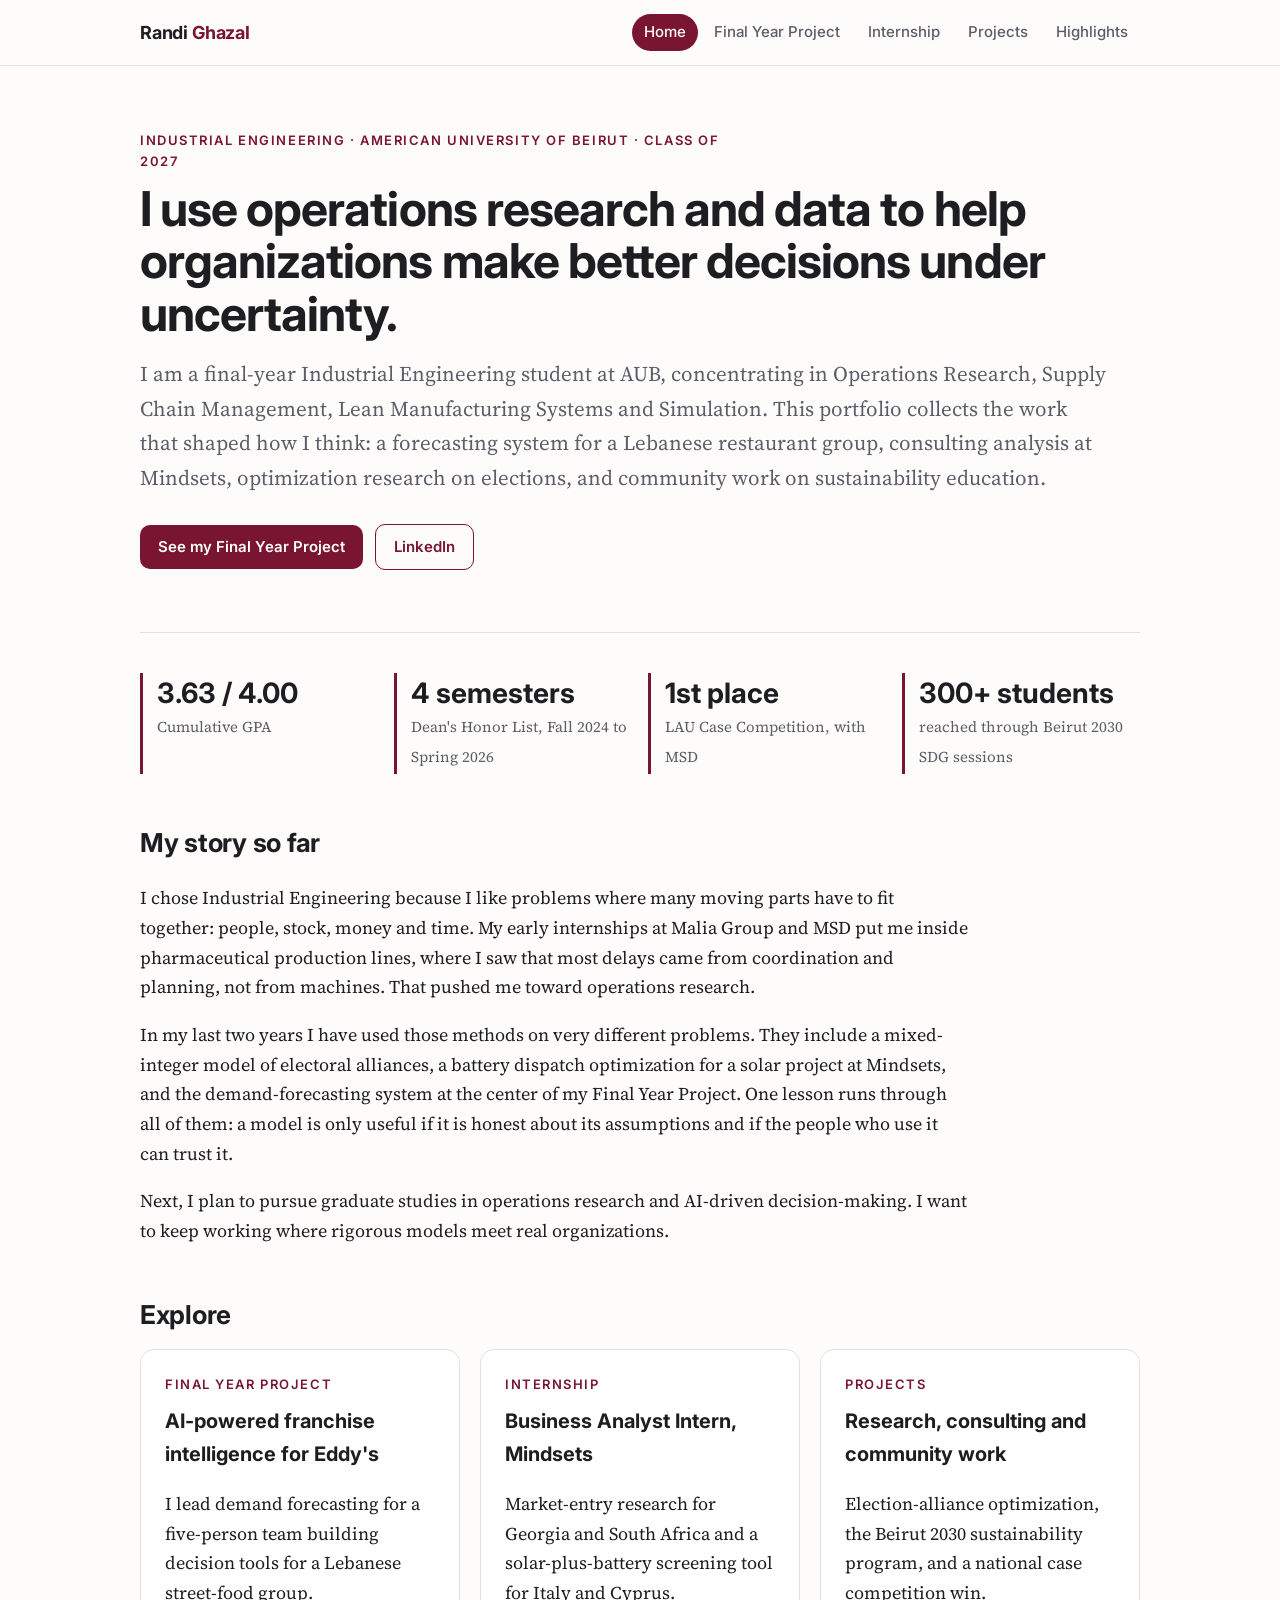
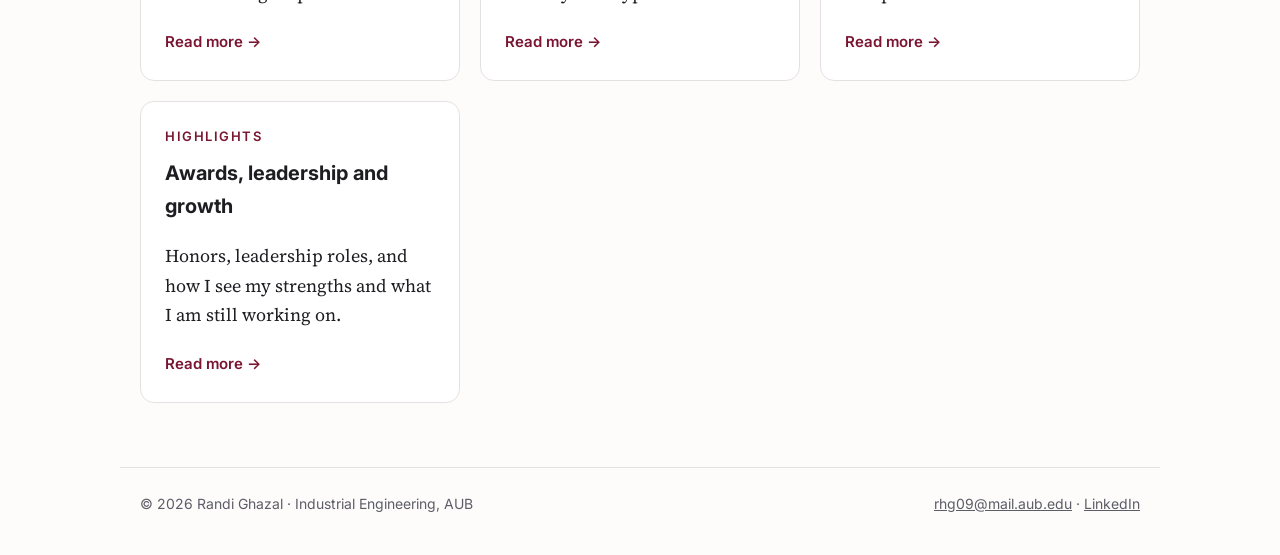
==== index.html @ a2ebb348 "Digital portfolio: home, FYP, internship, projects, highlights Co-Authored-By: Claude Opus 5.5 <nore" ====
<!doctype html>
<html lang="en">
<head>
<meta charset="utf-8">
<meta name="viewport" content="width=device-width, initial-scale=1">
<title>Randi Ghazal | Industrial Engineering Portfolio</title>
<meta name="description" content="Digital portfolio of Randi Ghazal, Industrial Engineering student at the American University of Beirut: final year project, internship, projects and highlights.">
<link rel="stylesheet" href="style.css">
</head>
<body>
<header class="site"><div class="bar">
  <a class="brand" href="index.html">Randi <span>Ghazal</span></a>
  <nav aria-label="Main"><ul>
    <li><a href="index.html" aria-current="page">Home</a></li>
    <li><a href="fyp.html">Final Year Project</a></li>
    <li><a href="internship.html">Internship</a></li>
    <li><a href="projects.html">Projects</a></li>
    <li><a href="highlights.html">Highlights</a></li>
  </ul></nav>
</div></header>

<main>
  <section class="hero">
    <p class="eyebrow">Industrial Engineering · American University of Beirut · Class of 2027</p>
    <h1>I use operations research and data to help organizations make better decisions under uncertainty.</h1>
    <p class="lede">I am a final-year Industrial Engineering student at AUB, concentrating in Operations Research, Supply Chain Management, Lean Manufacturing Systems and Simulation. This portfolio collects the work that shaped how I think: a forecasting system for a Lebanese restaurant group, consulting analysis at Mindsets, optimization research on elections, and community work on sustainability education.</p>
    <p style="margin-top:24px">
      <a class="btn" href="fyp.html">See my Final Year Project</a>
      <a class="btn ghost" href="https://www.linkedin.com/in/randi-ghazal-7138972a2/" target="_blank" rel="noopener">LinkedIn</a>
    </p>
  </section>

  <div class="stats">
    <div class="stat"><b>3.63 / 4.00</b><span>Cumulative GPA</span></div>
    <div class="stat"><b>4 semesters</b><span>Dean's Honor List, Fall 2024 to Spring 2026</span></div>
    <div class="stat"><b>1st place</b><span>LAU Case Competition, with MSD</span></div>
    <div class="stat"><b>300+ students</b><span>reached through Beirut 2030 SDG sessions</span></div>
  </div>

  <h2>My story so far</h2>
  <p>I chose Industrial Engineering because I like problems where many moving parts have to fit together: people, stock, money and time. My early internships at Malia Group and MSD put me inside pharmaceutical production lines, where I saw that most delays came from coordination and planning, not from machines. That pushed me toward operations research.</p>
  <p>In my last two years I have used those methods on very different problems. They include a mixed-integer model of electoral alliances, a battery dispatch optimization for a solar project at Mindsets, and the demand-forecasting system at the center of my Final Year Project. One lesson runs through all of them: a model is only useful if it is honest about its assumptions and if the people who use it can trust it.</p>
  <p>Next, I plan to pursue graduate studies in operations research and AI-driven decision-making. I want to keep working where rigorous models meet real organizations.</p>

  <h2>Explore</h2>
  <div class="grid">
    <a class="card" href="fyp.html">
      <p class="eyebrow">Final Year Project</p>
      <h3>AI-powered franchise intelligence for Eddy's</h3>
      <p>I lead demand forecasting for a five-person team building decision tools for a Lebanese street-food group.</p>
      <span class="more">Read more →</span>
    </a>
    <a class="card" href="internship.html">
      <p class="eyebrow">Internship</p>
      <h3>Business Analyst Intern, Mindsets</h3>
      <p>Market-entry research for Georgia and South Africa and a solar-plus-battery screening tool for Italy and Cyprus.</p>
      <span class="more">Read more →</span>
    </a>
    <a class="card" href="projects.html">
      <p class="eyebrow">Projects</p>
      <h3>Research, consulting and community work</h3>
      <p>Election-alliance optimization, the Beirut 2030 sustainability program, and a national case competition win.</p>
      <span class="more">Read more →</span>
    </a>
    <a class="card" href="highlights.html">
      <p class="eyebrow">Highlights</p>
      <h3>Awards, leadership and growth</h3>
      <p>Honors, leadership roles, and how I see my strengths and what I am still working on.</p>
      <span class="more">Read more →</span>
    </a>
  </div>
</main>

<footer>
  <span>© 2026 Randi Ghazal · Industrial Engineering, AUB</span>
  <span><a href="mailto:rhg09@mail.aub.edu">rhg09@mail.aub.edu</a> · <a href="https://www.linkedin.com/in/randi-ghazal-7138972a2/" target="_blank" rel="noopener">LinkedIn</a></span>
</footer>
</body>
</html>
---- style.css ----
@import url('https://fonts.googleapis.com/css2?family=Inter:wght@400;500;600;700&family=Source+Serif+4:ital,wght@0,400;0,600;1,400&display=swap');

:root {
  --maroon: #7a1531;
  --maroon-soft: #f6eef1;
  --ink: #1d1d22;
  --muted: #5d5d68;
  --line: #e4e1e3;
  --bg: #fdfcfb;
  --card: #ffffff;
  --max: 1040px;
}

* { box-sizing: border-box; }
html { scroll-behavior: smooth; }
body {
  margin: 0;
  background: var(--bg);
  color: var(--ink);
  font-family: 'Source Serif 4', Georgia, serif;
  font-size: 18px;
  line-height: 1.65;
}
h1, h2, h3, h4, nav, .eyebrow, .tag, .btn, .stat b, figcaption, footer, .meta {
  font-family: 'Inter', system-ui, sans-serif;
}
a { color: var(--maroon); }
img { max-width: 100%; height: auto; display: block; }

/* ---------- header / nav ---------- */
header.site {
  position: sticky; top: 0; z-index: 10;
  background: rgba(253,252,251,.94);
  backdrop-filter: blur(6px);
  border-bottom: 1px solid var(--line);
}
.bar {
  max-width: var(--max); margin: 0 auto; padding: 14px 20px;
  display: flex; align-items: center; justify-content: space-between; gap: 16px;
}
.brand { font-family: 'Inter', sans-serif; font-weight: 700; color: var(--ink); text-decoration: none; letter-spacing: -.01em; }
.brand span { color: var(--maroon); }
nav ul { list-style: none; margin: 0; padding: 0; display: flex; gap: 4px; flex-wrap: wrap; }
nav a {
  display: block; padding: 6px 12px; border-radius: 999px;
  color: var(--muted); text-decoration: none; font-size: 15px; font-weight: 500;
}
nav a:hover { color: var(--maroon); background: var(--maroon-soft); }
nav a[aria-current="page"] { color: #fff; background: var(--maroon); }

/* ---------- layout ---------- */
main { max-width: var(--max); margin: 0 auto; padding: 0 20px 64px; }
.hero { padding: 64px 0 40px; border-bottom: 1px solid var(--line); margin-bottom: 40px; }
.eyebrow { text-transform: uppercase; letter-spacing: .12em; font-size: 13px; font-weight: 600; color: var(--maroon); margin: 0 0 10px; }
h1 { font-size: clamp(32px, 5vw, 48px); line-height: 1.1; letter-spacing: -.02em; margin: 0 0 16px; }
h2 { font-size: 26px; letter-spacing: -.01em; margin: 48px 0 12px; }
h3 { font-size: 20px; margin: 28px 0 8px; }
.lede { font-size: 21px; color: var(--muted); max-width: 46em; margin: 0; }
p { max-width: 46em; }
.meta { font-size: 14px; color: var(--muted); margin: 0 0 12px; }

/* ---------- components ---------- */
.grid { display: grid; gap: 20px; grid-template-columns: repeat(auto-fit, minmax(280px, 1fr)); }
.card {
  background: var(--card); border: 1px solid var(--line); border-radius: 14px; padding: 24px;
}
.card h3 { margin-top: 0; }
.card p:last-child { margin-bottom: 0; }
a.card { color: inherit; text-decoration: none; transition: border-color .15s, transform .15s; display: block; }
a.card:hover { border-color: var(--maroon); transform: translateY(-2px); }
.card .more { font-family: 'Inter', sans-serif; font-weight: 600; font-size: 15px; color: var(--maroon); }

.tags { display: flex; flex-wrap: wrap; gap: 6px; margin: 8px 0 14px; padding: 0; list-style: none; }
.tag { font-size: 13px; background: var(--maroon-soft); color: var(--maroon); padding: 3px 10px; border-radius: 999px; font-weight: 500; }

.stats { display: grid; gap: 16px; grid-template-columns: repeat(auto-fit, minmax(170px, 1fr)); margin: 24px 0; }
.stat { border-left: 3px solid var(--maroon); padding: 4px 0 4px 14px; }
.stat b { display: block; font-size: 28px; line-height: 1.2; }
.stat span { font-size: 15px; color: var(--muted); }

.reflection {
  background: var(--maroon-soft); border-radius: 14px; padding: 24px 28px; margin: 28px 0;
}
.reflection h3 { margin-top: 0; color: var(--maroon); }
.reflection h4 { font-size: 15px; text-transform: uppercase; letter-spacing: .06em; color: var(--maroon); margin: 20px 0 4px; }
.reflection p { margin: 0 0 8px; }

figure { margin: 28px 0; background: var(--card); border: 1px solid var(--line); border-radius: 14px; padding: 16px; }
figcaption { font-size: 14px; color: var(--muted); margin-top: 10px; line-height: 1.5; }

.btn {
  display: inline-block; padding: 10px 18px; border-radius: 10px; font-size: 15px; font-weight: 600;
  background: var(--maroon); color: #fff; text-decoration: none; margin: 4px 8px 4px 0;
}
.btn.ghost { background: transparent; color: var(--maroon); border: 1.5px solid var(--maroon); }

.timeline { list-style: none; padding: 0; margin: 20px 0; border-left: 2px solid var(--line); }
.timeline li { position: relative; padding: 0 0 22px 22px; }
.timeline li::before {
  content: ''; position: absolute; left: -7px; top: 8px; width: 12px; height: 12px;
  border-radius: 50%; background: var(--maroon);
}
.timeline .meta { margin: 0; }

.onpage { display: flex; flex-wrap: wrap; gap: 8px; margin: 20px 0 0; padding: 0; list-style: none; }
.onpage a { font-family: 'Inter', sans-serif; font-size: 14px; text-decoration: none; border: 1px solid var(--line); border-radius: 999px; padding: 5px 12px; color: var(--ink); background: #fff; }
.onpage a:hover { border-color: var(--maroon); color: var(--maroon); }

section.project { border-top: 1px solid var(--line); padding-top: 8px; margin-top: 48px; scroll-margin-top: 80px; }

footer {
  border-top: 1px solid var(--line); color: var(--muted); font-size: 14px;
  max-width: var(--max); margin: 0 auto; padding: 24px 20px 40px;
  display: flex; justify-content: space-between; flex-wrap: wrap; gap: 12px;
}
footer a { color: var(--muted); }

@media (max-width: 640px) {
  body { font-size: 17px; }
  .bar { flex-direction: column; align-items: flex-start; gap: 8px; }
  nav a { padding: 5px 10px; font-size: 14px; }
  .hero { padding: 36px 0 28px; }
  .reflection { padding: 20px; }
}
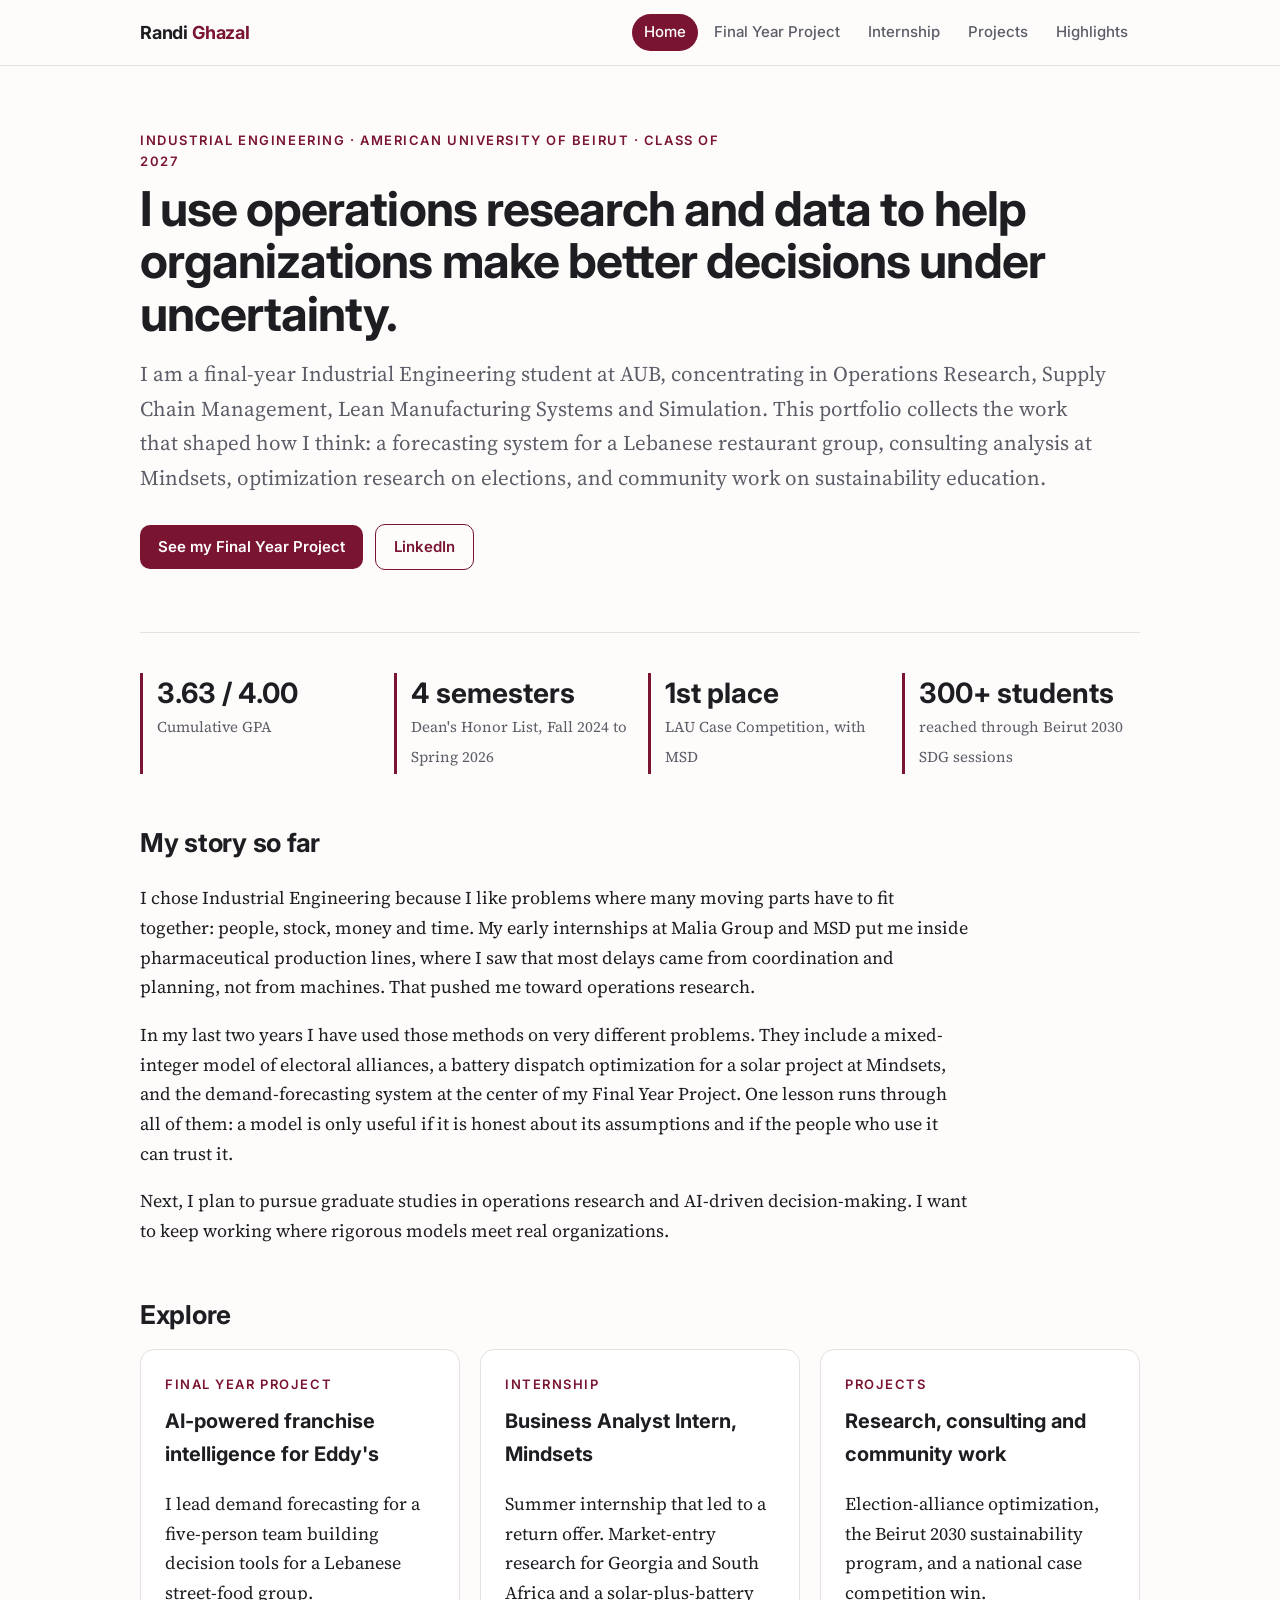
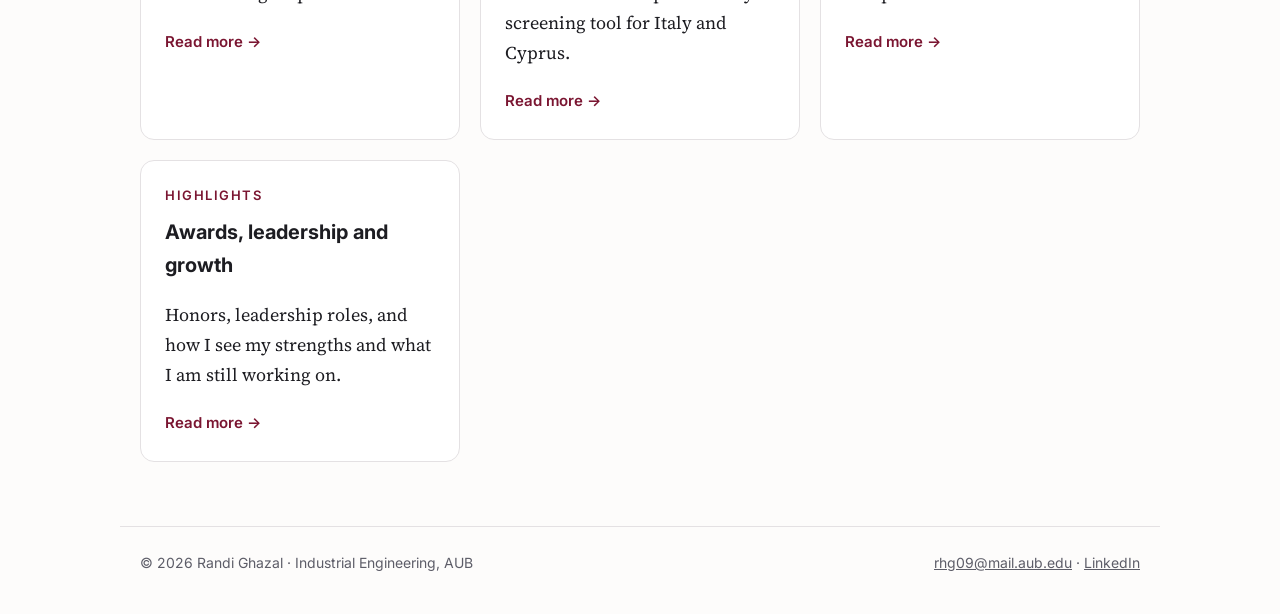
==== commit 66692254: "Internship: summer Jun-Aug 2026, return offer as part-time intern Sep-Dec 2026 Co-Authored-By: Claud" ====
--- a/index.html
+++ b/index.html
@@ -53,7 +53,7 @@
     <a class="card" href="internship.html">
       <p class="eyebrow">Internship</p>
       <h3>Business Analyst Intern, Mindsets</h3>
-      <p>Market-entry research for Georgia and South Africa and a solar-plus-battery screening tool for Italy and Cyprus.</p>
+      <p>Summer internship that led to a return offer. Market-entry research for Georgia and South Africa and a solar-plus-battery screening tool for Italy and Cyprus.</p>
       <span class="more">Read more →</span>
     </a>
     <a class="card" href="projects.html">
